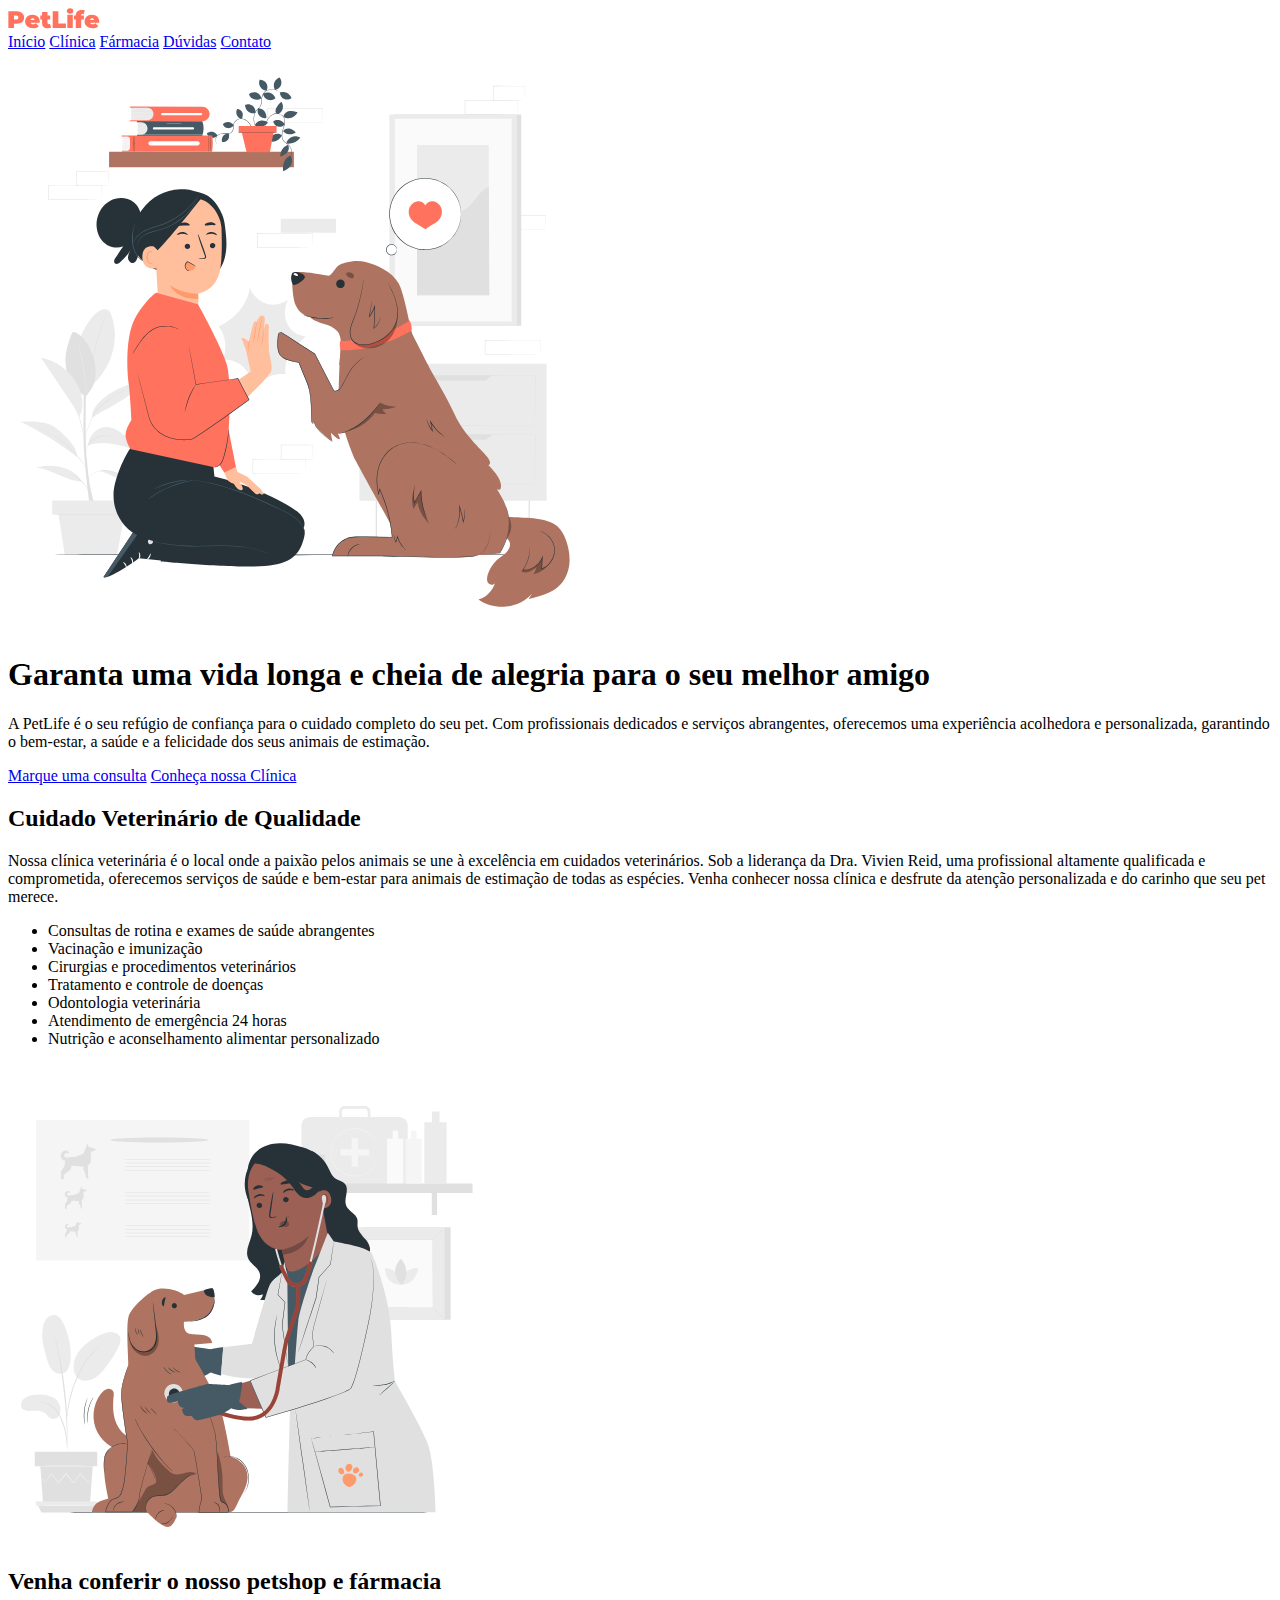
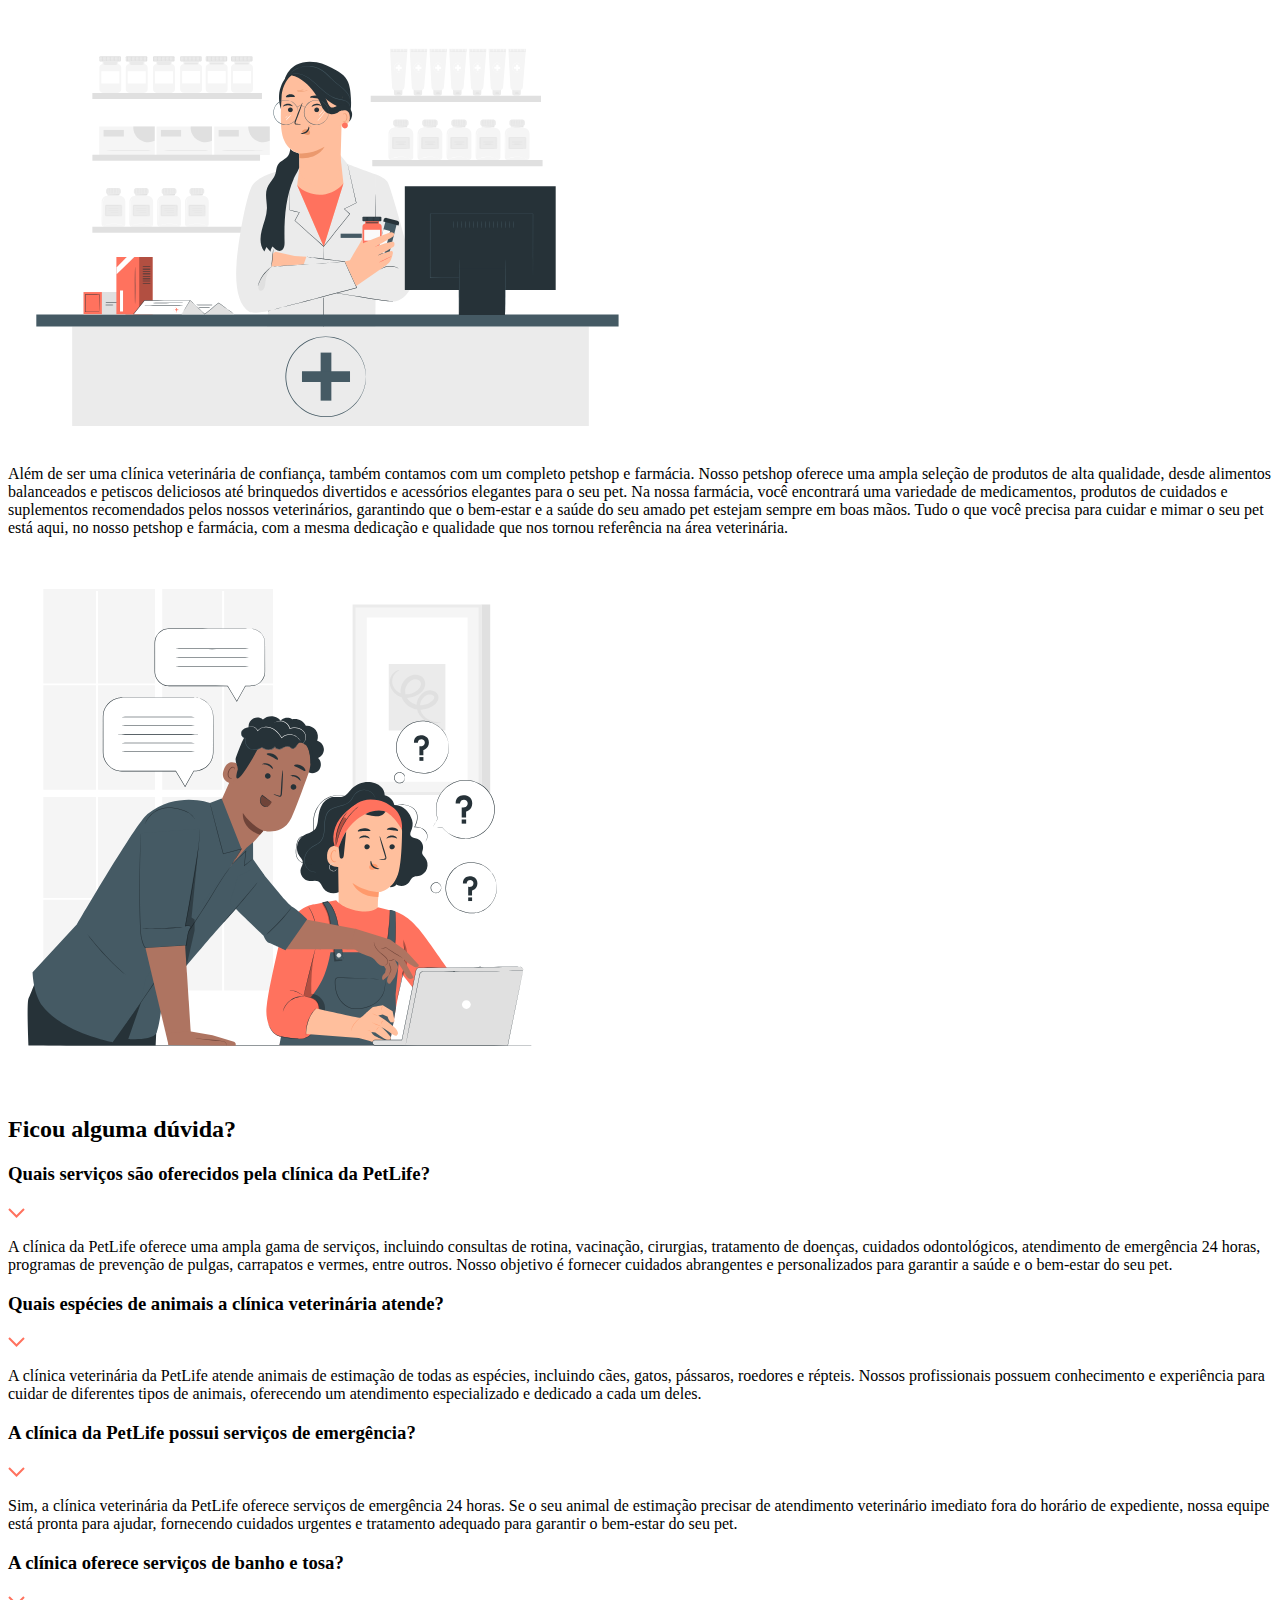
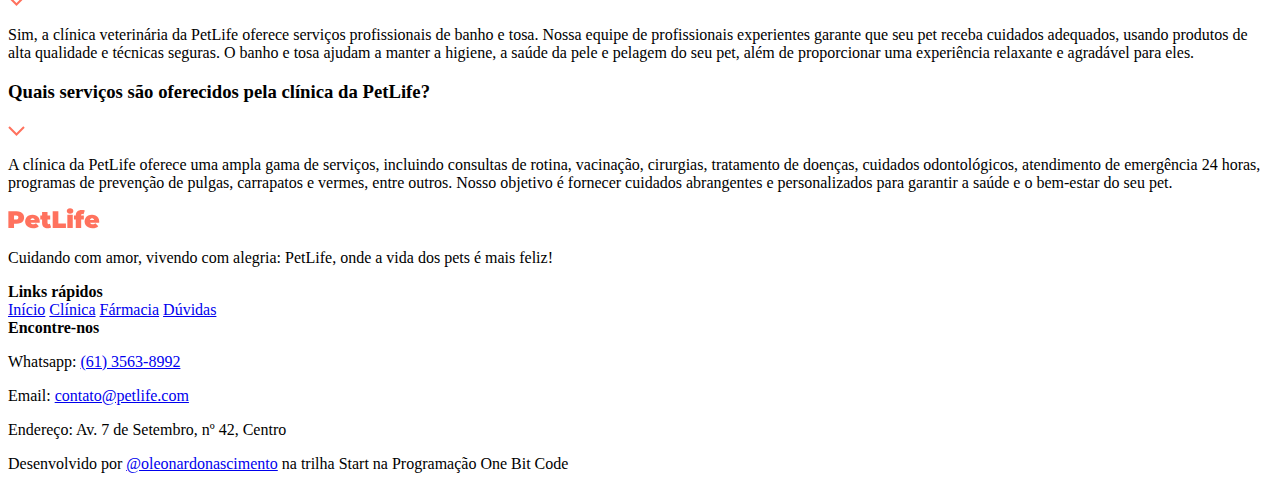
==== index.html @ 1c94c1e9 "PetLife - Html" ====
<!DOCTYPE html>
<html lang="en">
<head>
    <meta charset="UTF-8">
    <meta name="description" content="Garanta uma vida longa e cheia para o seu melhor amigo">
    <title>PetLife</title>
</head>
<body>
    <header>
        <a href="/index.html">
            <img src="images/logo.svg" loading="eager" alt="Logo da PetLife">
        </a>

        <nav>
            <a href="#inicio">Início</a>
            <a href="#clinica">Clínica</a>
            <a href="#farmacia">Fármacia</a>
            <a href="#duvidas">Dúvidas</a>
            <a href="/contato.html">Contato</a>
        </nav>
    </header>

    <main>
        <section id="inicio">
            <img src="images/start-img.svg" width="580" height="580" loading="eager" alt="Imagem de uma mulher com seu cachorro">

            <div>
                <h1>
                    Garanta uma vida longa e cheia de alegria para o seu melhor amigo
                </h1>
                <p>
                    A PetLife é o seu refúgio de confiança para o cuidado completo do seu pet. Com profissionais dedicados e serviços abrangentes, oferecemos uma experiência acolhedora e personalizada, garantindo o bem-estar, a saúde e a felicidade dos seus animais de estimação.
                </p>
                <a href="https://wa.me/556135638992" target="_blank">Marque uma consulta</a>
                <a href="#Clinica">Conheça nossa Clínica</a>
            </div>
        </section>
        <section id="clinica">
            <div>
                <h2>
                    Cuidado Veterinário de Qualidade
                </h2>

                <p>
                    Nossa clínica veterinária é o local onde a paixão pelos animais se une à excelência em cuidados veterinários. Sob a liderança da Dra. Vivien Reid, uma profissional altamente qualificada e comprometida, oferecemos serviços de saúde e bem-estar para animais de estimação de todas as espécies. Venha conhecer nossa clínica e desfrute da atenção personalizada e do carinho que seu pet merece.

                </p>
                <ul>
                    <li>
                        Consultas de rotina e exames de saúde abrangentes

                    </li>
                    <li>
                        Vacinação e imunização
                    </li>
                    <li>
                        Cirurgias e procedimentos veterinários

                    </li>
                    <li>
                        Tratamento e controle de doenças
                    </li>
                    <li>
                        Odontologia veterinária
                    </li>
                    <li>
                        Atendimento de emergência 24 horas

                    </li>
                    <li>
                        Nutrição e aconselhamento alimentar personalizado
                    </li>
                </ul>
            </div>

            <img src="images/clinic-img.svg" width="480" height="480" loading="lazy">
        </section>

        <section id="farmacia">
            <h2>Venha conferir o nosso petshop e fármacia</h2>
            <img src="images/shop-img.svg" alt="">
            <p>
                Além de ser uma clínica veterinária de confiança, também contamos com um completo petshop e farmácia. Nosso petshop oferece uma ampla seleção de produtos de alta qualidade, desde alimentos balanceados e petiscos deliciosos até brinquedos divertidos e acessórios elegantes para o seu pet. Na nossa farmácia, você encontrará uma variedade de medicamentos, produtos de cuidados e suplementos recomendados pelos nossos veterinários, garantindo que o bem-estar e a saúde do seu amado pet estejam sempre em boas mãos. Tudo o que você precisa para cuidar e mimar o seu pet está aqui, no nosso petshop e farmácia, com a mesma dedicação e qualidade que nos tornou referência na área veterinária.
            </p>
        </section>

        <section id="duvidas">
            <img src="images/faq-img.svg" width="540" height="540" loading="lazy" alt="">
            <div>
                <h2>
                    Ficou alguma dúvida?
                </h2>
                <div>
                    <h3>Quais serviços são oferecidos pela clínica da PetLife?</h3>
                    <img src="images/arrow-down.svg" alt="">
                    <p>
                        A clínica da PetLife oferece uma ampla gama de serviços, incluindo consultas de rotina, vacinação, cirurgias, tratamento de doenças, cuidados odontológicos, atendimento de emergência 24 horas, programas de prevenção de pulgas, carrapatos e vermes, entre outros. Nosso objetivo é fornecer cuidados abrangentes e personalizados para garantir a saúde e o bem-estar do seu pet.
                    </p>
                </div>
            </div>
            <div>
                <div>
                    <h3>Quais espécies de animais a clínica veterinária atende?</h3>
                    <img src="images/arrow-down.svg" alt="">
                    <p>
                        A clínica veterinária da PetLife atende animais de estimação de todas as espécies, incluindo cães, gatos,
                        pássaros, roedores e répteis. Nossos profissionais possuem conhecimento e experiência para cuidar de
                        diferentes tipos de animais, oferecendo um atendimento especializado e dedicado a cada um deles.
                    </p>
                </div>
            </div>
            <div>
                <div>
                    <h3>A clínica da PetLife possui serviços de emergência?</h3>
                    <img src="images/arrow-down.svg" alt="">
                    <p>
                        Sim, a clínica veterinária da PetLife oferece serviços de emergência 24 horas. Se o seu animal de estimação precisar de atendimento veterinário imediato fora do horário de expediente, nossa equipe está pronta para ajudar, fornecendo cuidados urgentes e tratamento adequado para garantir o bem-estar do seu pet.
                    </p>
                </div>
            </div>
            <div>
                <div>
                    <h3>A clínica oferece serviços de banho e tosa?</h3>
                    <img src="images/arrow-down.svg" alt="">
                    <p>
                        Sim, a clínica veterinária da PetLife oferece serviços profissionais de banho e tosa. Nossa equipe de profissionais experientes garante que seu pet receba cuidados adequados, usando produtos de alta qualidade e técnicas seguras. O banho e tosa ajudam a manter a higiene, a saúde da pele e pelagem do seu pet, além de proporcionar uma experiência relaxante e agradável para eles.
                    </p>
                </div>
            </div>
            <div>
                <div>
                    <h3>Quais serviços são oferecidos pela clínica da PetLife?</h3>
                    <img src="images/arrow-down.svg" alt="">
                    <p>
                        A clínica da PetLife oferece uma ampla gama de serviços, incluindo consultas de rotina, vacinação, cirurgias, tratamento de doenças, cuidados odontológicos, atendimento de emergência 24 horas, programas de prevenção de pulgas, carrapatos e vermes, entre outros. Nosso objetivo é fornecer cuidados abrangentes e personalizados para garantir a saúde e o bem-estar do seu pet.
                    </p>
                </div>
            </div>
        </section>
    </main>

    <footer>
        <div>
            <img src="images/logo.svg" alt="Logo da PetLife">
            <p>
                Cuidando com amor, vivendo com alegria: PetLife, onde a vida dos pets é mais feliz!
            </p>
        </div>
        
        <div>
            <strong>Links rápidos</strong>
            <nav>
                <a href="#inicio">Início</a>
                <a href="#clinica">Clínica</a>
                <a href="#farmacia">Fármacia</a>
                <a href="#duvidas">Dúvidas</a>
            </nav>
        </div>
        
        <div>
            <strong>
                Encontre-nos
            </strong>
            <p>
                Whatsapp: 
                <a href="https://wa.me/556135638992" target="_blank">
                    (61) 3563-8992
                </a>
            </p>
            <p>
                Email: <a href="mailto:contato@petlife.com">contato@petlife.com</a>
            </p>
            <p>
                Endereço: Av. 7 de Setembro, nº 42, Centro
            </p>
        </div>
    </footer>
    <div>
        Desenvolvido por <a href="https://github.com/oleonardonascimento" target="_blank">@oleonardonascimento</a> na trilha Start na Programação One Bit Code
    </div>
</body>
</html>
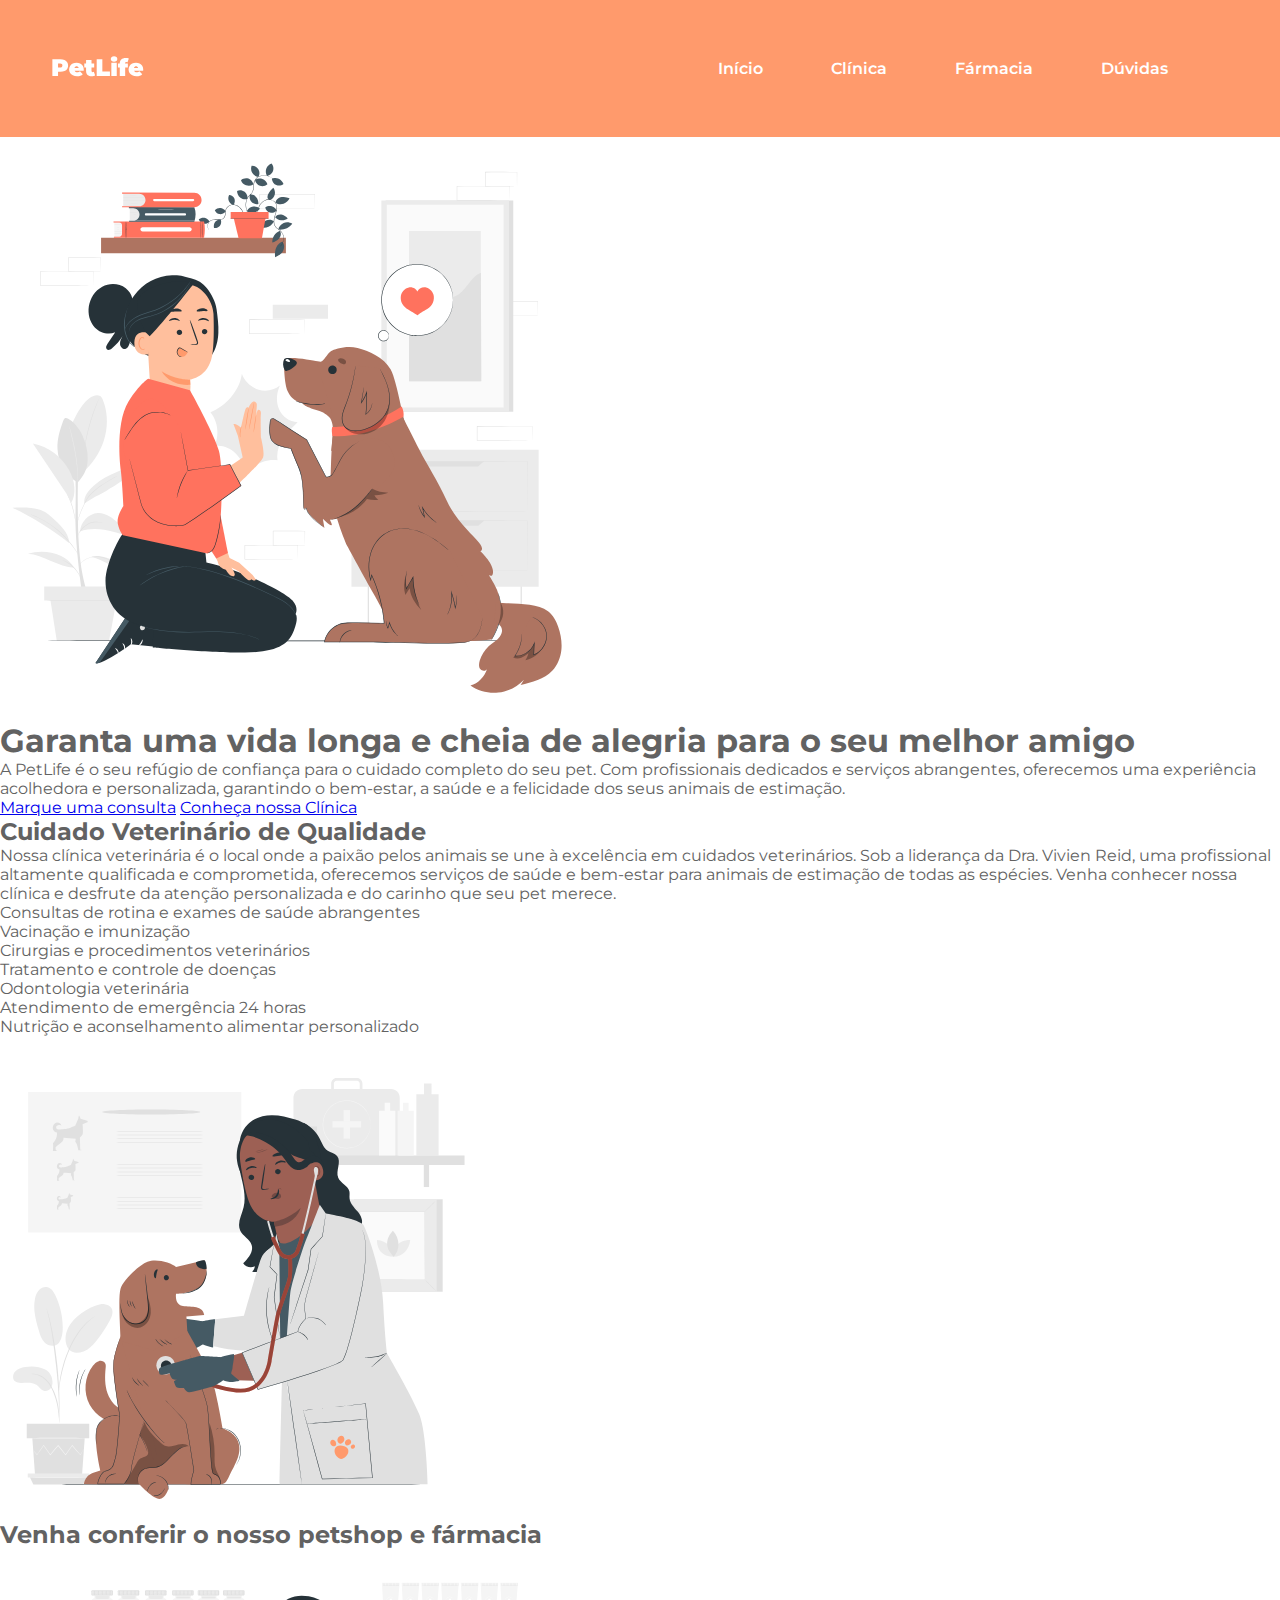
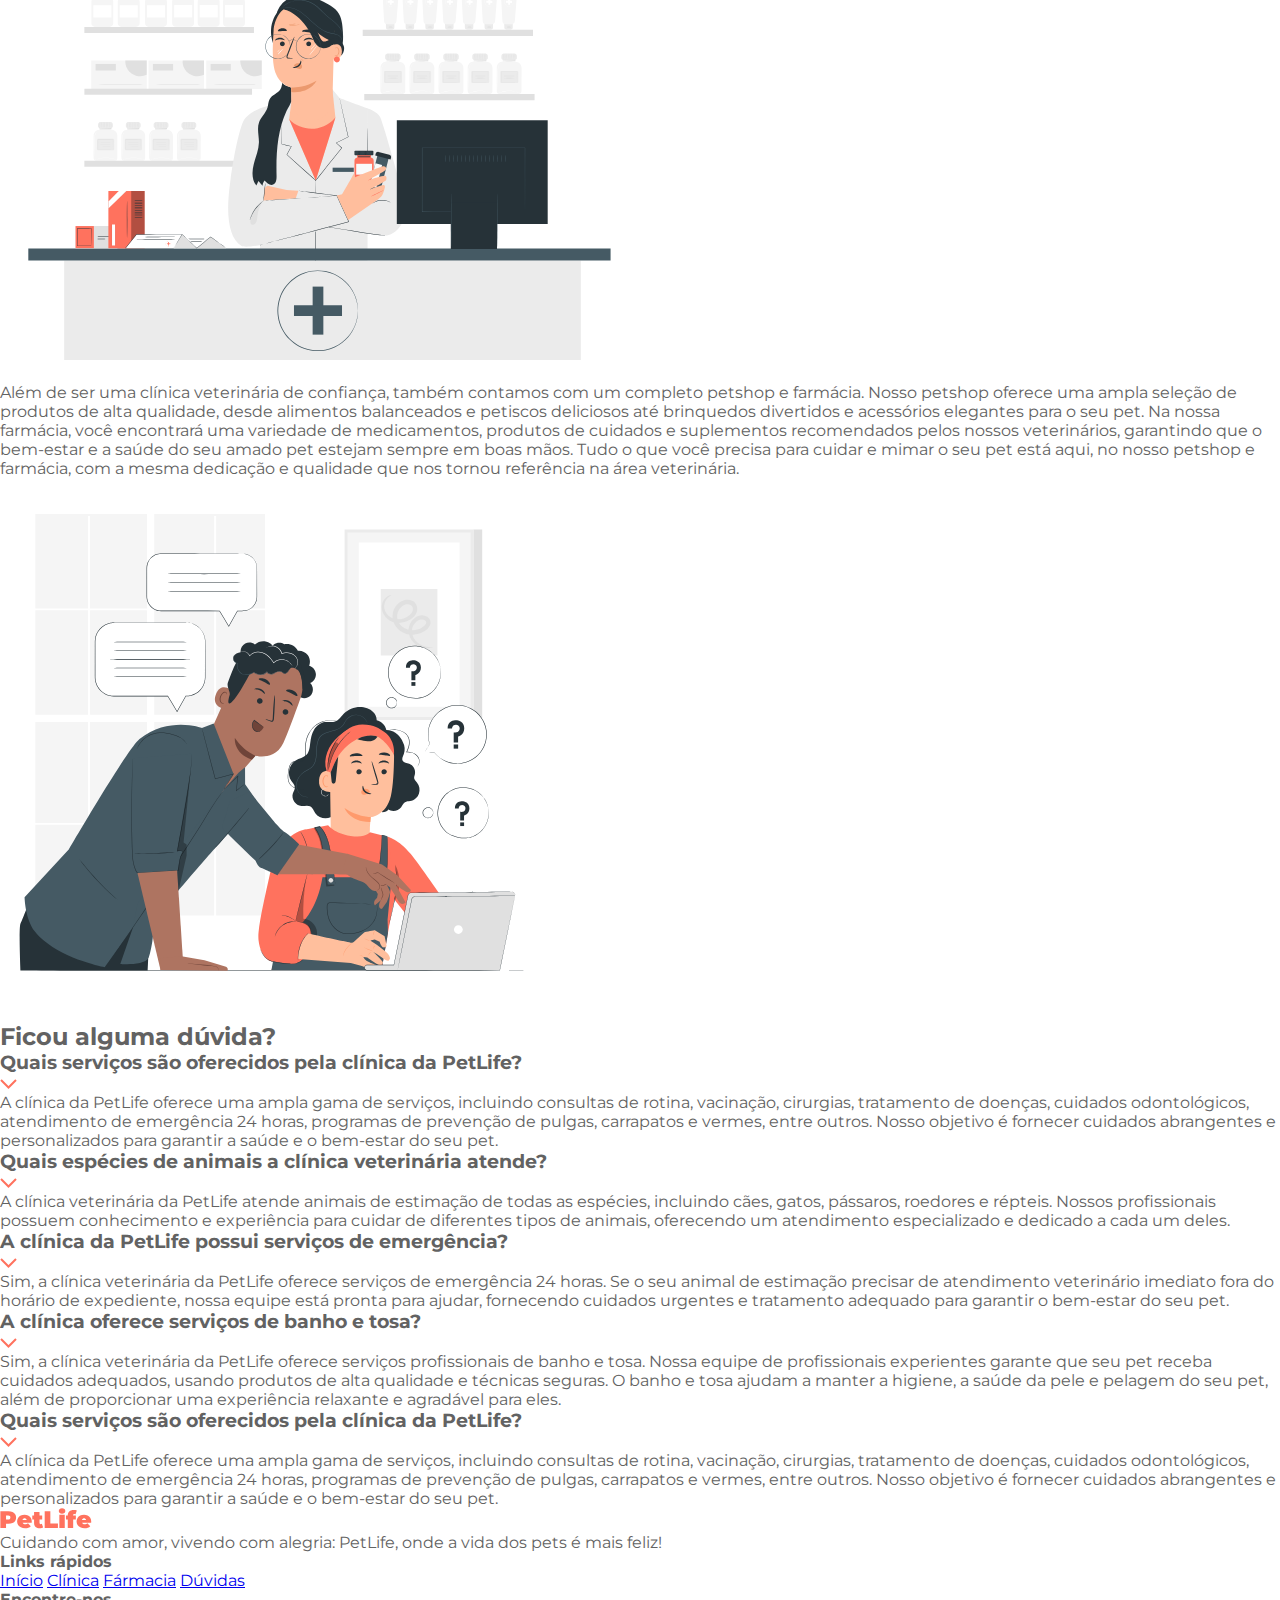
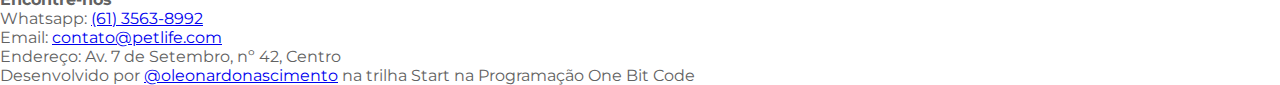
==== commit 67588b3e: "Adicionando CSS" ====
--- a/index.html
+++ b/index.html
@@ -4,11 +4,17 @@
     <meta charset="UTF-8">
     <meta name="description" content="Garanta uma vida longa e cheia para o seu melhor amigo">
     <title>PetLife</title>
+    <!-- Cascading Style Sheets -->
+    <link rel="stylesheet" href="/index.css">
+    <!-- Fonts -->
+    <link rel="preconnect" href="https://fonts.googleapis.com">
+    <link rel="preconnect" href="https://fonts.gstatic.com" crossorigin>
+    <link href="https://fonts.googleapis.com/css2?family=Montserrat:wght@400;600&display=swap" rel="stylesheet">
 </head>
 <body>
     <header>
         <a href="/index.html">
-            <img src="images/logo.svg" loading="eager" alt="Logo da PetLife">
+            <img src="images/logo-white.svg" loading="eager" alt="Logo da PetLife">
         </a>
 
         <nav>
@@ -16,7 +22,6 @@
             <a href="#clinica">Clínica</a>
             <a href="#farmacia">Fármacia</a>
             <a href="#duvidas">Dúvidas</a>
-            <a href="/contato.html">Contato</a>
         </nav>
     </header>
 
--- a/index.css
+++ b/index.css
@@ -0,0 +1,25 @@
+*{
+    box-sizing: border-box;
+    font-family: 'Montserrat', sans-serif;
+    margin: 0;
+    padding: 0;
+}
+
+body{
+    color: #626262;
+}
+
+header{
+    background-color: #ff9a6c;
+    display: flex;
+    align-items: center;
+    justify-content: space-between;
+    padding: 24px 80px 24px 20px;
+}
+
+header a{
+    color: #ffffff;
+    font-weight: 600;
+    padding: 32px;
+    text-decoration: none;
+}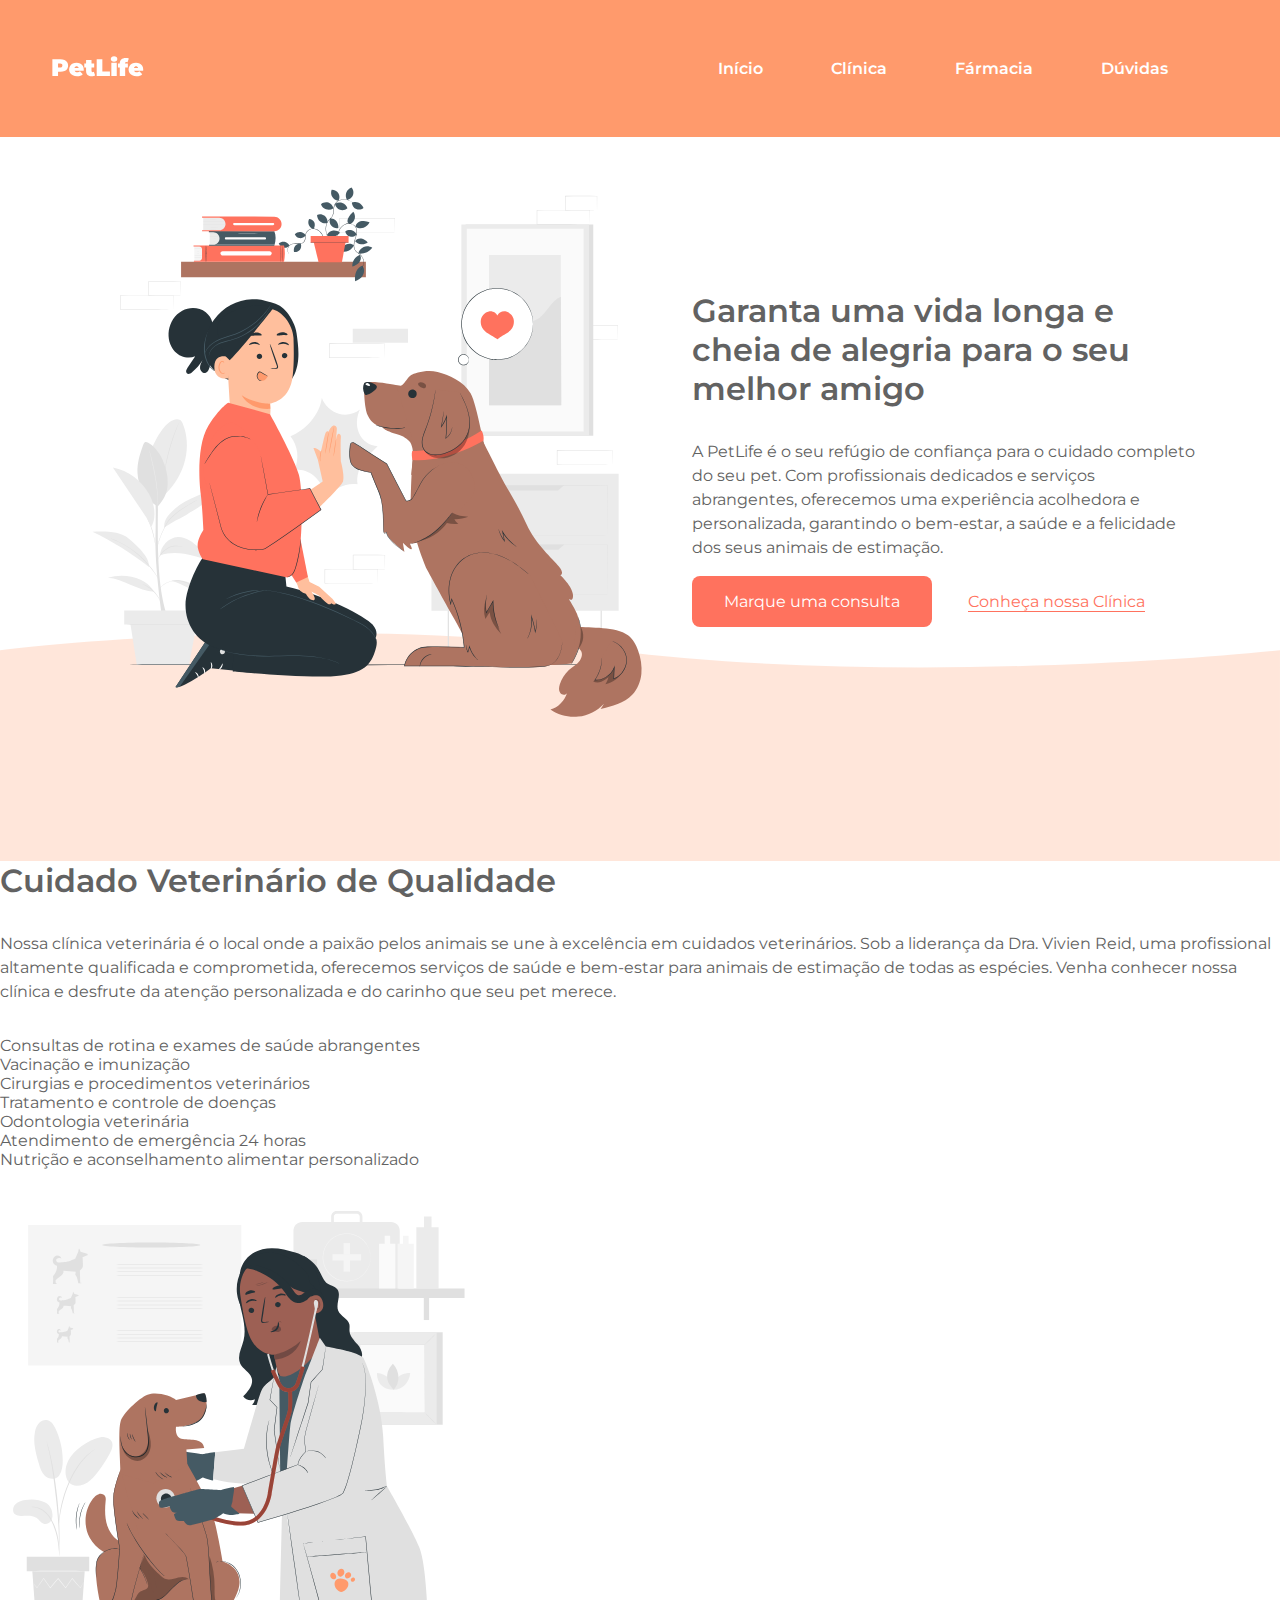
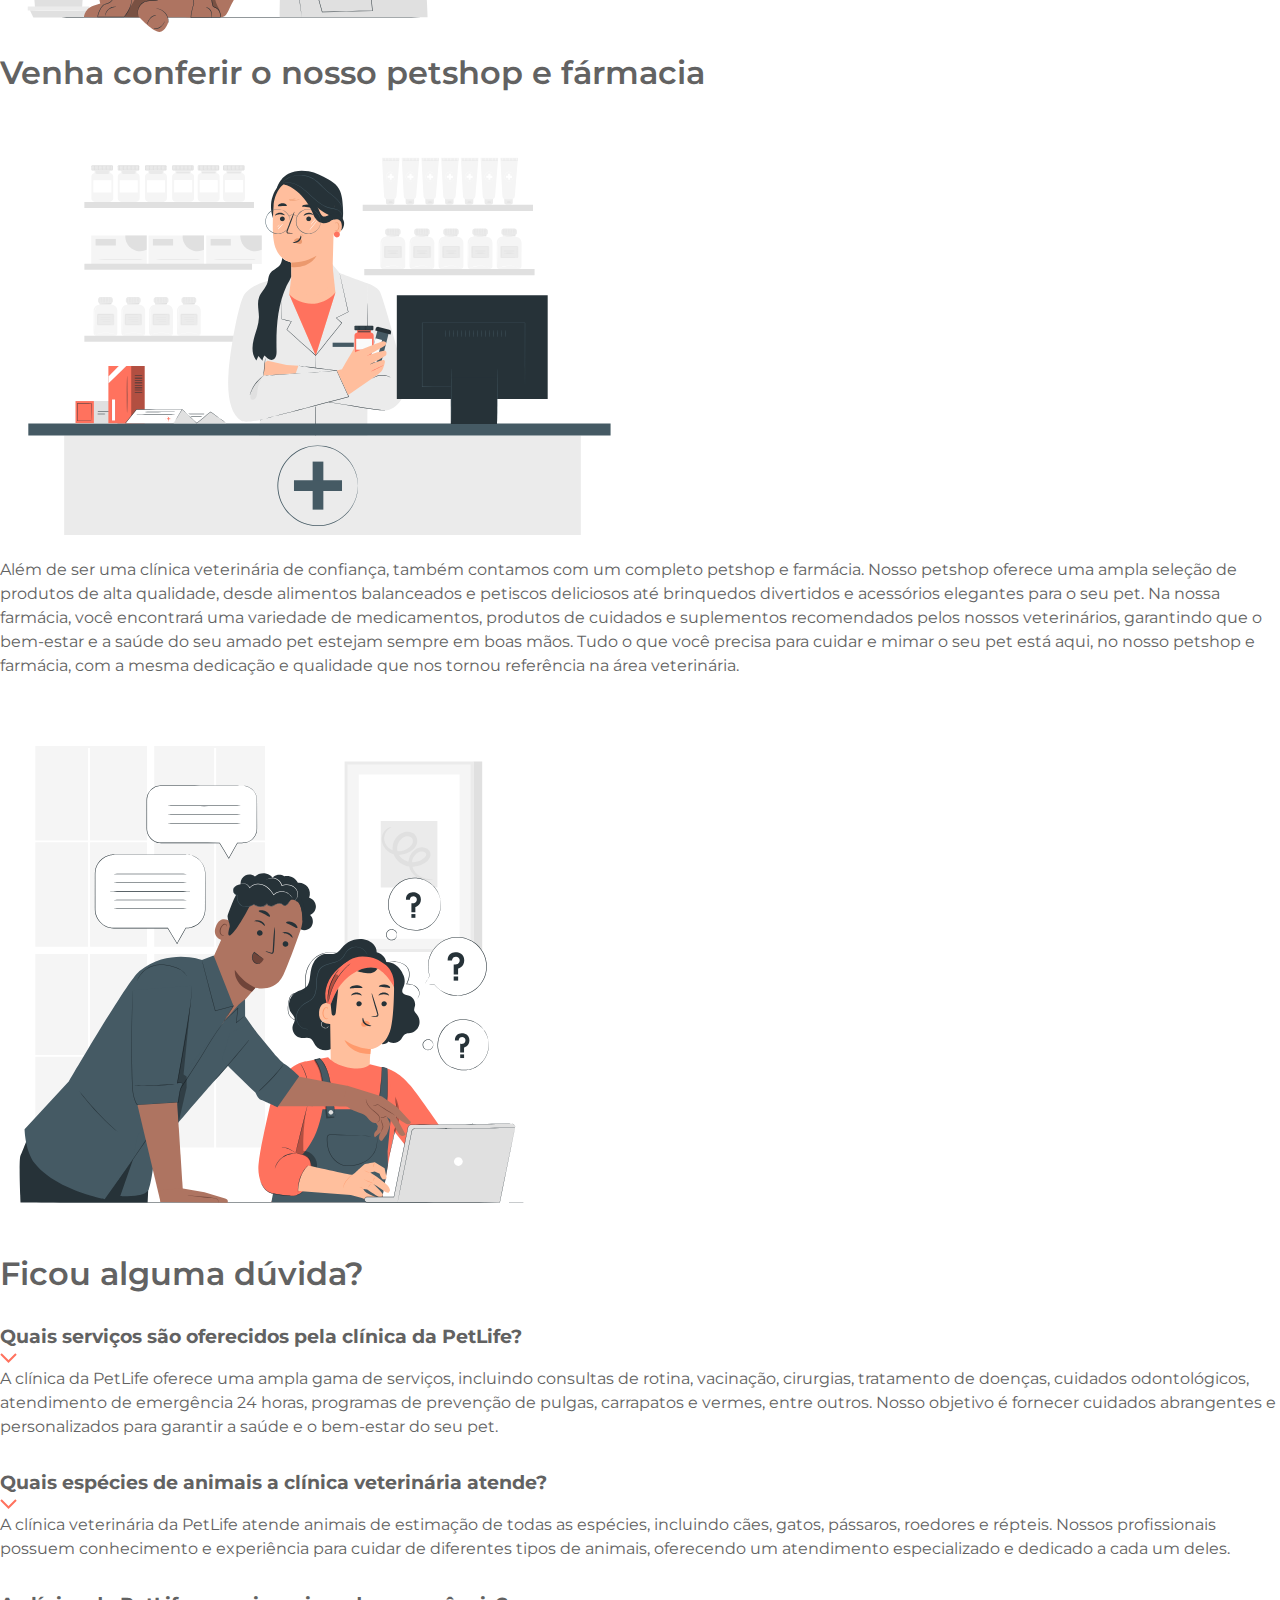
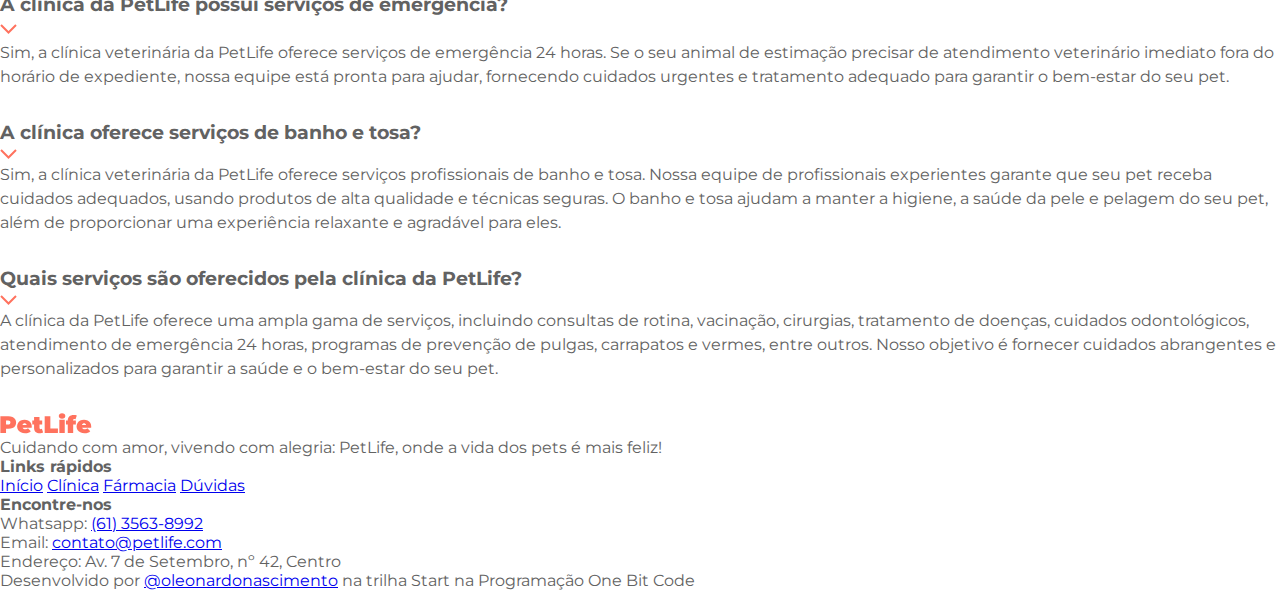
==== commit 548f01d3: "Adicionando o CSS a seção inicial" ====
--- a/index.html
+++ b/index.html
@@ -33,11 +33,13 @@
                 <h1>
                     Garanta uma vida longa e cheia de alegria para o seu melhor amigo
                 </h1>
-                <p>
+                <p class="paragrafo">
                     A PetLife é o seu refúgio de confiança para o cuidado completo do seu pet. Com profissionais dedicados e serviços abrangentes, oferecemos uma experiência acolhedora e personalizada, garantindo o bem-estar, a saúde e a felicidade dos seus animais de estimação.
                 </p>
-                <a href="https://wa.me/556135638992" target="_blank">Marque uma consulta</a>
-                <a href="#Clinica">Conheça nossa Clínica</a>
+                <a class="botao" href="https://wa.me/556135638992" target="_blank">Marque uma consulta</a>
+                <a class="botao-transparente"href="#Clinica">Conheça nossa Clínica</a>
+
+                <img class="absolute" src="images/shape.svg" alt="">
             </div>
         </section>
         <section id="clinica">
@@ -46,7 +48,7 @@
                     Cuidado Veterinário de Qualidade
                 </h2>
 
-                <p>
+                <p class="paragrafo">
                     Nossa clínica veterinária é o local onde a paixão pelos animais se une à excelência em cuidados veterinários. Sob a liderança da Dra. Vivien Reid, uma profissional altamente qualificada e comprometida, oferecemos serviços de saúde e bem-estar para animais de estimação de todas as espécies. Venha conhecer nossa clínica e desfrute da atenção personalizada e do carinho que seu pet merece.
 
                 </p>
@@ -84,7 +86,7 @@
         <section id="farmacia">
             <h2>Venha conferir o nosso petshop e fármacia</h2>
             <img src="images/shop-img.svg" alt="">
-            <p>
+            <p class="paragrafo">
                 Além de ser uma clínica veterinária de confiança, também contamos com um completo petshop e farmácia. Nosso petshop oferece uma ampla seleção de produtos de alta qualidade, desde alimentos balanceados e petiscos deliciosos até brinquedos divertidos e acessórios elegantes para o seu pet. Na nossa farmácia, você encontrará uma variedade de medicamentos, produtos de cuidados e suplementos recomendados pelos nossos veterinários, garantindo que o bem-estar e a saúde do seu amado pet estejam sempre em boas mãos. Tudo o que você precisa para cuidar e mimar o seu pet está aqui, no nosso petshop e farmácia, com a mesma dedicação e qualidade que nos tornou referência na área veterinária.
             </p>
         </section>
@@ -98,7 +100,7 @@
                 <div>
                     <h3>Quais serviços são oferecidos pela clínica da PetLife?</h3>
                     <img src="images/arrow-down.svg" alt="">
-                    <p>
+                    <p class="paragrafo">
                         A clínica da PetLife oferece uma ampla gama de serviços, incluindo consultas de rotina, vacinação, cirurgias, tratamento de doenças, cuidados odontológicos, atendimento de emergência 24 horas, programas de prevenção de pulgas, carrapatos e vermes, entre outros. Nosso objetivo é fornecer cuidados abrangentes e personalizados para garantir a saúde e o bem-estar do seu pet.
                     </p>
                 </div>
@@ -107,7 +109,7 @@
                 <div>
                     <h3>Quais espécies de animais a clínica veterinária atende?</h3>
                     <img src="images/arrow-down.svg" alt="">
-                    <p>
+                    <p class="paragrafo">
                         A clínica veterinária da PetLife atende animais de estimação de todas as espécies, incluindo cães, gatos,
                         pássaros, roedores e répteis. Nossos profissionais possuem conhecimento e experiência para cuidar de
                         diferentes tipos de animais, oferecendo um atendimento especializado e dedicado a cada um deles.
@@ -115,7 +117,7 @@
                 </div>
             </div>
             <div>
-                <div>
+                <div class="paragrafo">
                     <h3>A clínica da PetLife possui serviços de emergência?</h3>
                     <img src="images/arrow-down.svg" alt="">
                     <p>
@@ -127,7 +129,7 @@
                 <div>
                     <h3>A clínica oferece serviços de banho e tosa?</h3>
                     <img src="images/arrow-down.svg" alt="">
-                    <p>
+                    <p class="paragrafo">
                         Sim, a clínica veterinária da PetLife oferece serviços profissionais de banho e tosa. Nossa equipe de profissionais experientes garante que seu pet receba cuidados adequados, usando produtos de alta qualidade e técnicas seguras. O banho e tosa ajudam a manter a higiene, a saúde da pele e pelagem do seu pet, além de proporcionar uma experiência relaxante e agradável para eles.
                     </p>
                 </div>
@@ -136,7 +138,7 @@
                 <div>
                     <h3>Quais serviços são oferecidos pela clínica da PetLife?</h3>
                     <img src="images/arrow-down.svg" alt="">
-                    <p>
+                    <p class="paragrafo">
                         A clínica da PetLife oferece uma ampla gama de serviços, incluindo consultas de rotina, vacinação, cirurgias, tratamento de doenças, cuidados odontológicos, atendimento de emergência 24 horas, programas de prevenção de pulgas, carrapatos e vermes, entre outros. Nosso objetivo é fornecer cuidados abrangentes e personalizados para garantir a saúde e o bem-estar do seu pet.
                     </p>
                 </div>
--- a/index.css
+++ b/index.css
@@ -22,4 +22,47 @@
     font-weight: 600;
     padding: 32px;
     text-decoration: none;
+}
+
+#inicio {
+    display: flex;
+    align-items: center;
+    gap: 32px;
+    padding: 24px 80px 120px 80px;
+    position: relative;
+}
+
+h1, h2 {
+    font-weight: 600;
+    font-size: 32px;
+    margin-bottom: 32px;
+}
+
+.paragrafo {
+    line-height: 150%;
+    margin-bottom: 32px;
+
+}
+
+.botao {
+    background-color: #ff725e;
+    padding: 16px 32px;
+    color: #ffffff;
+    text-decoration: none;
+    border-radius: 8px;
+}
+
+.botao-transparente {
+    background-color: transparent;
+    color: #ff725e;
+    padding: 16px 32px;
+    text-underline-offset: 4px;
+}
+
+.absolute {
+    position: absolute;
+    bottom: 0;
+    left: 0;
+    width: 100%;
+    z-index: -10;
 }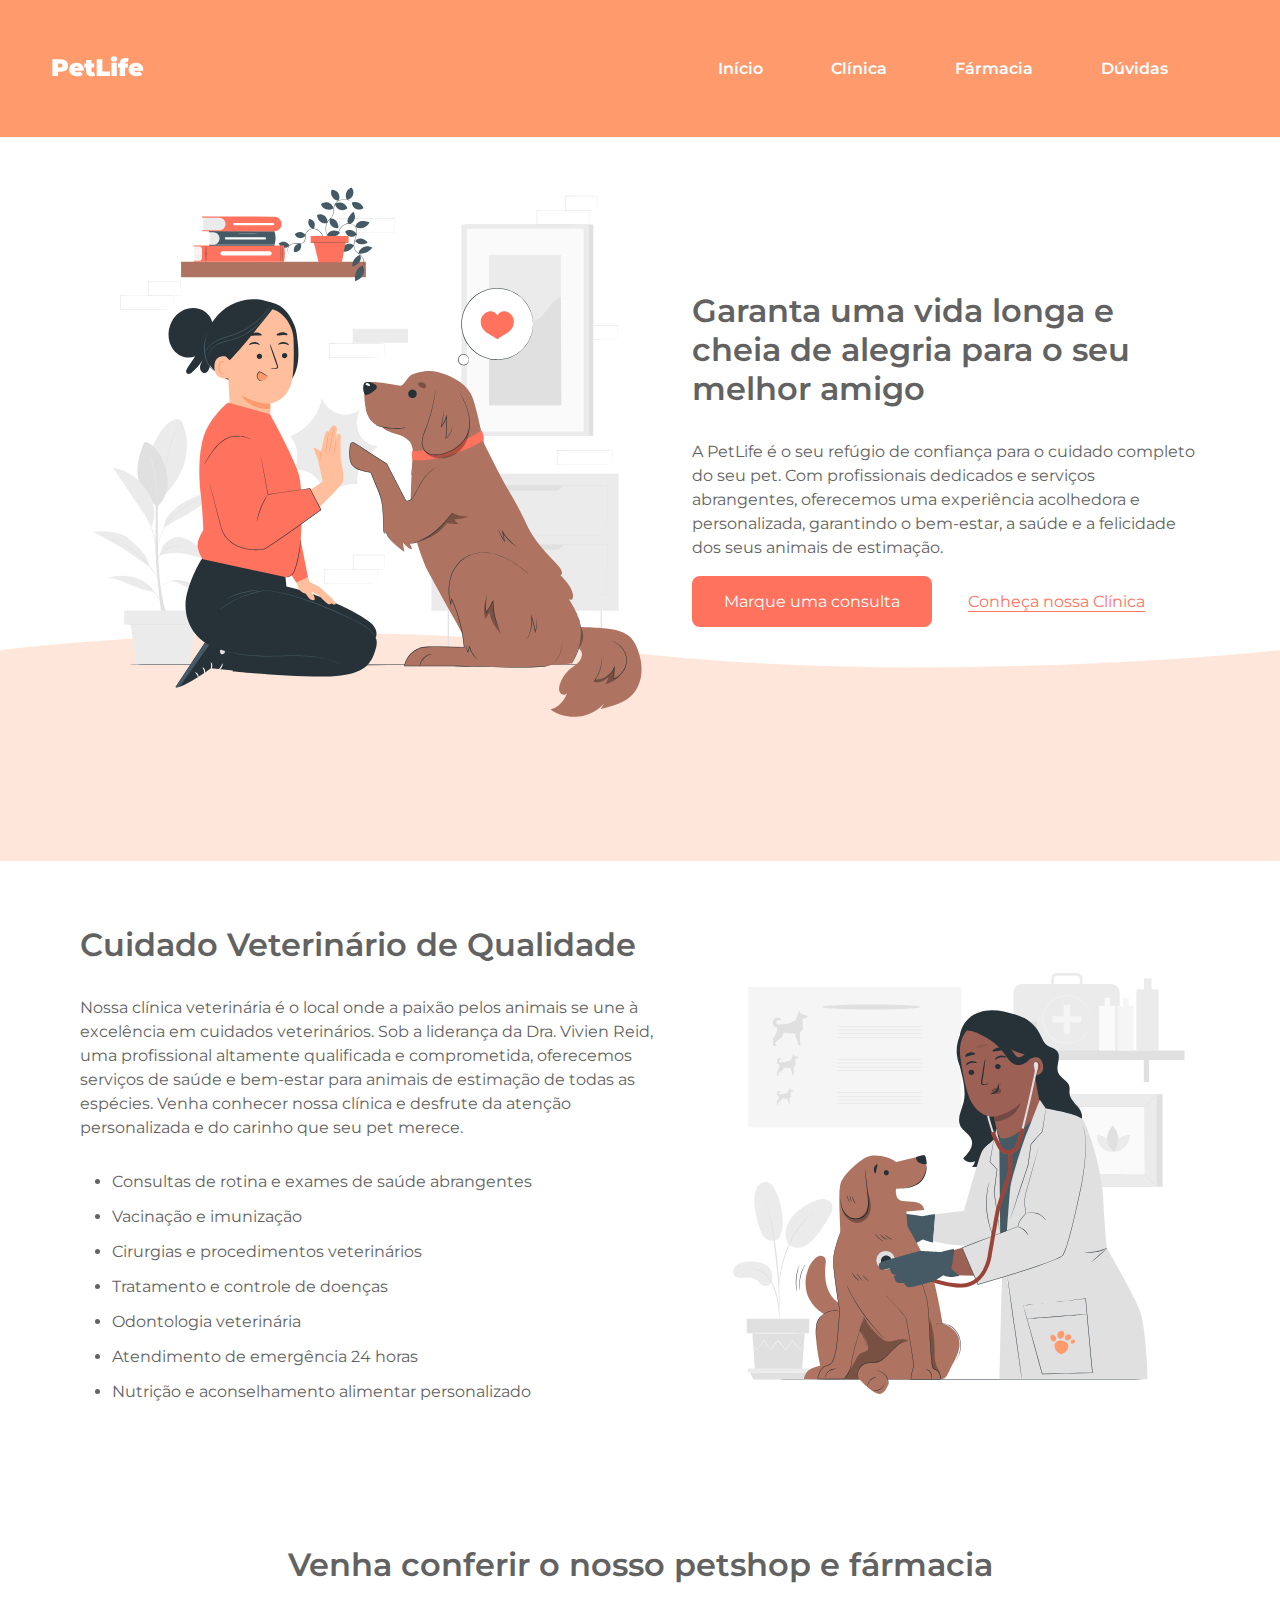
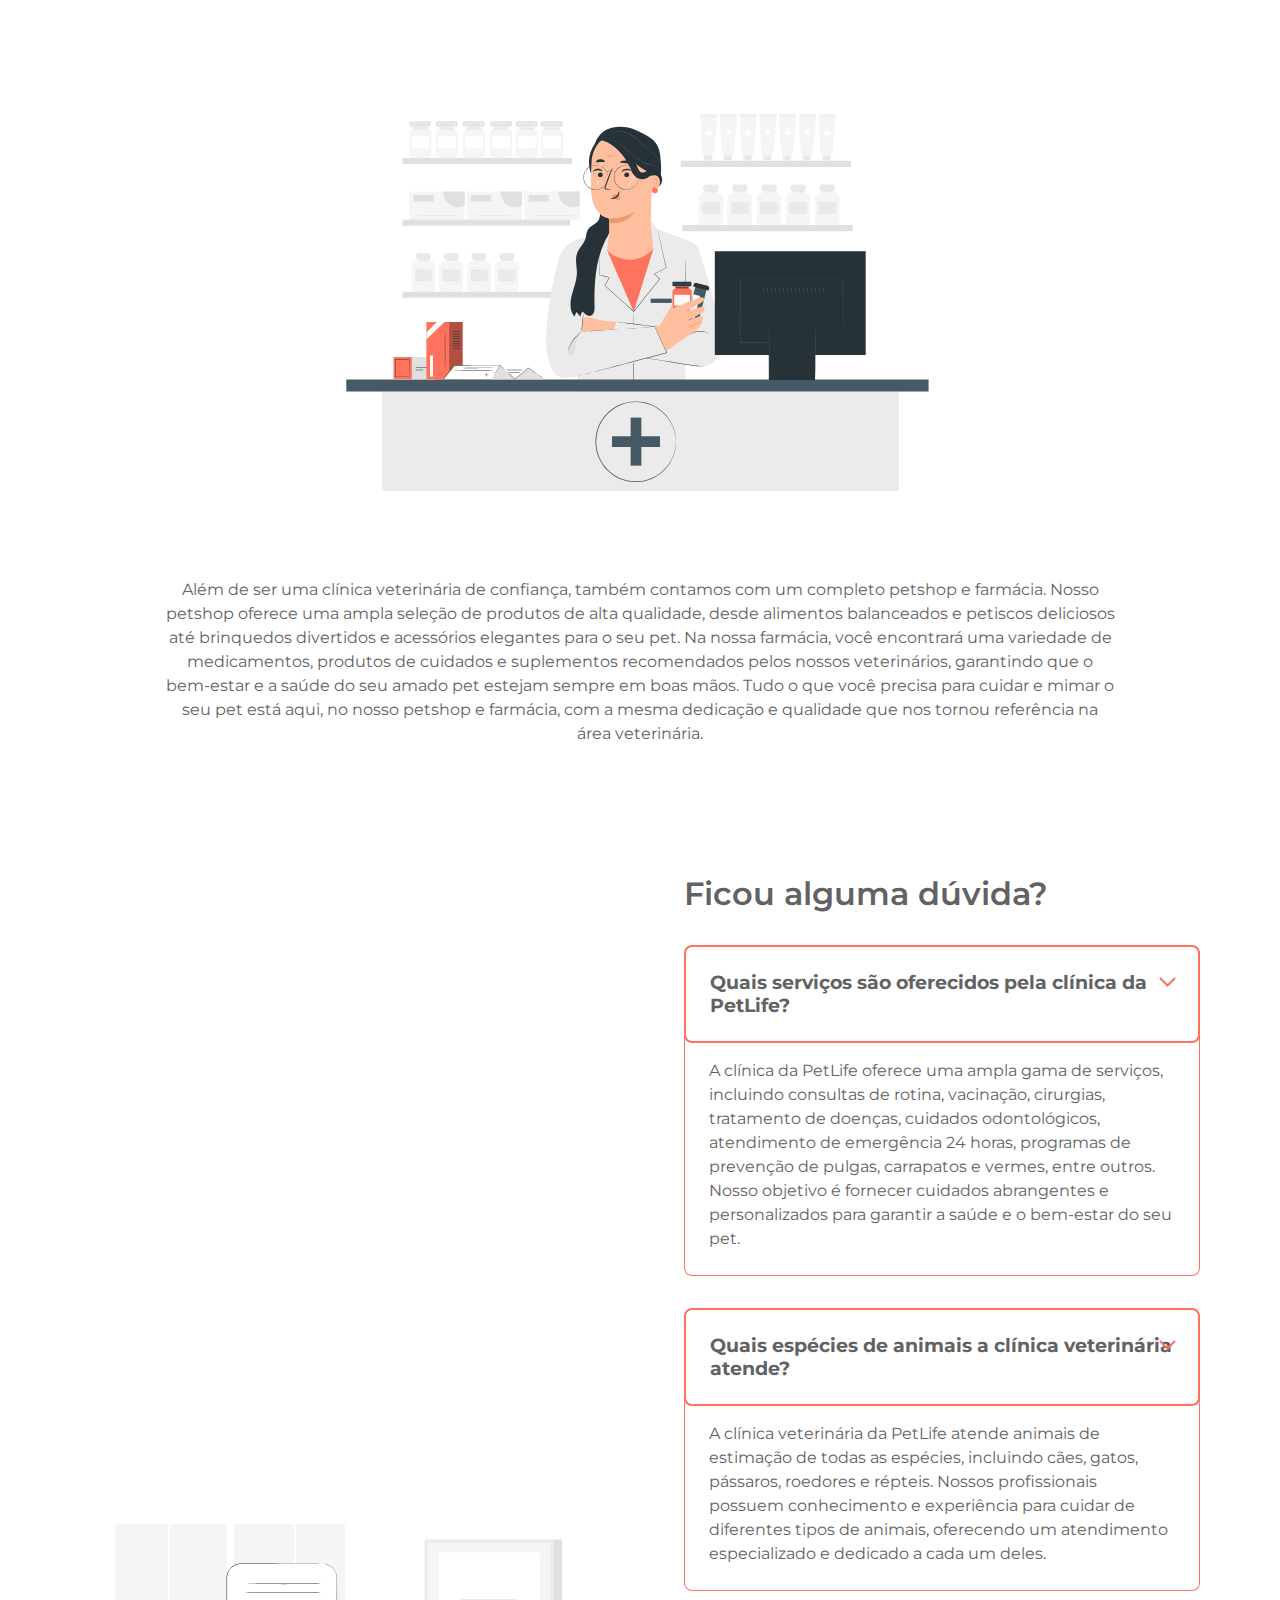
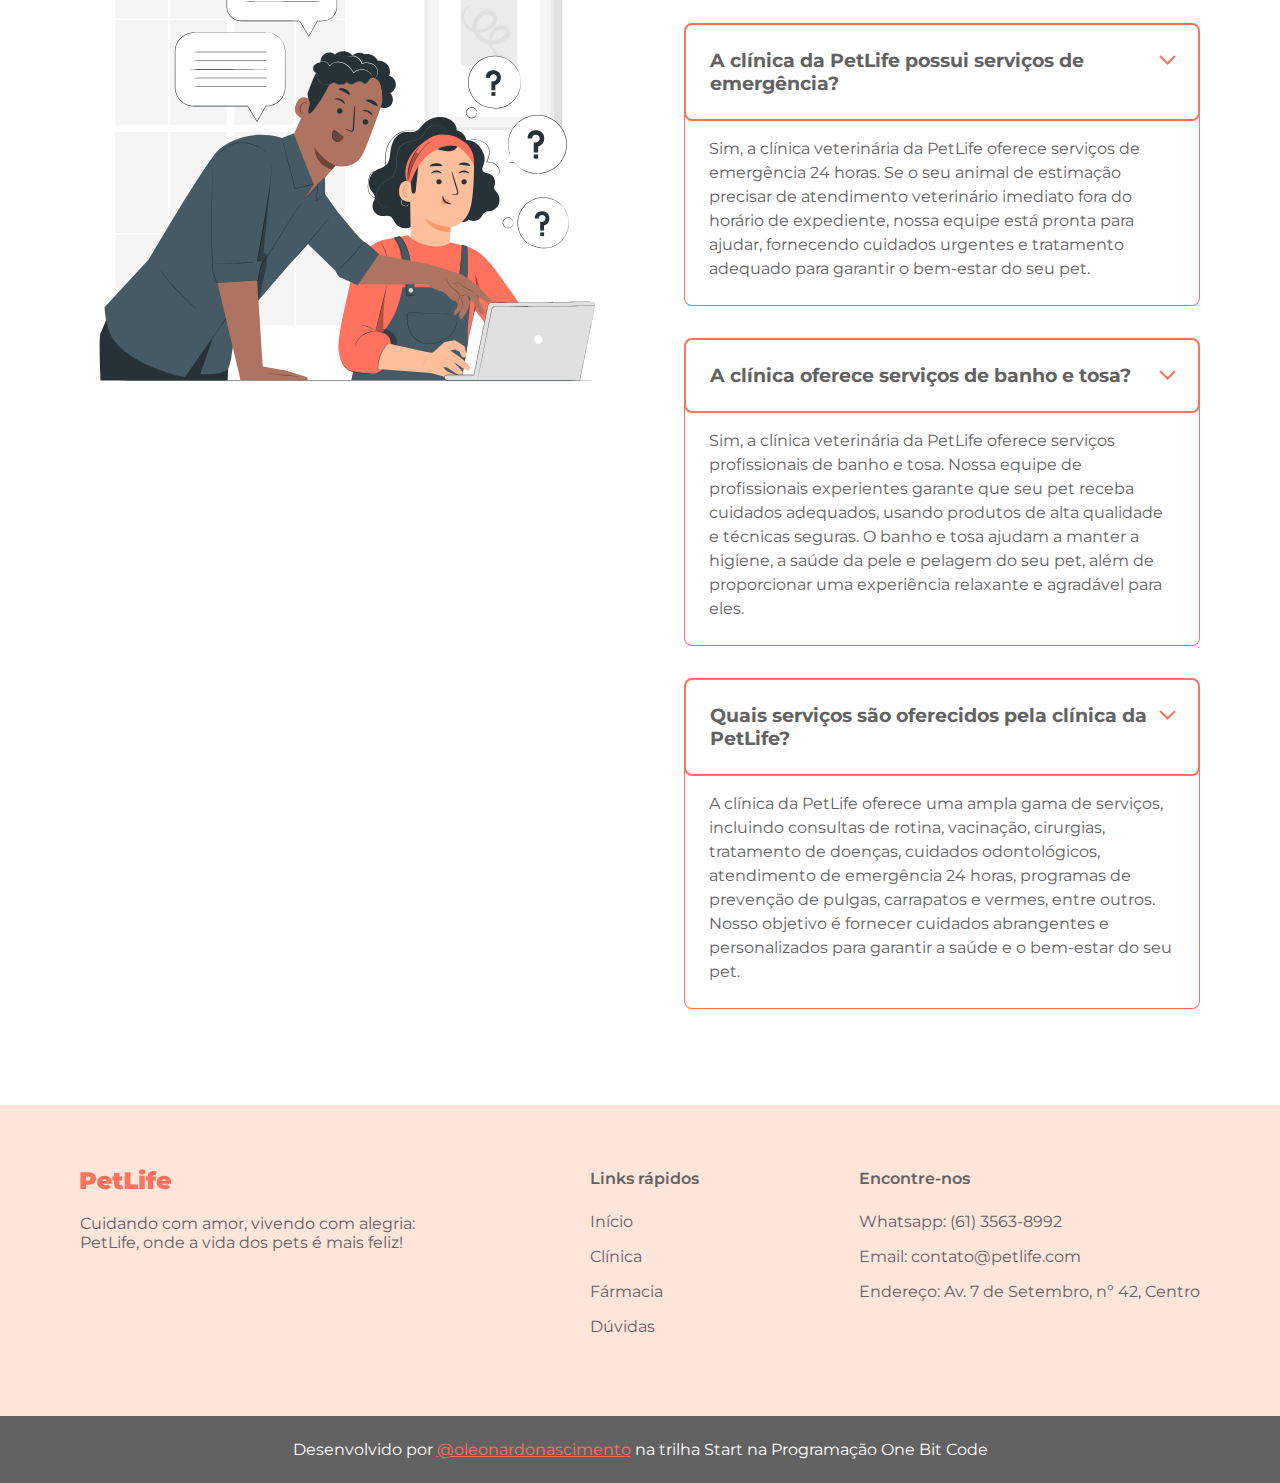
==== commit 82cac2de: "Concluindo CSS" ====
--- a/index.html
+++ b/index.html
@@ -97,16 +97,15 @@
                 <h2>
                     Ficou alguma dúvida?
                 </h2>
-                <div>
+                <div class="duvida">
                     <h3>Quais serviços são oferecidos pela clínica da PetLife?</h3>
                     <img src="images/arrow-down.svg" alt="">
                     <p class="paragrafo">
                         A clínica da PetLife oferece uma ampla gama de serviços, incluindo consultas de rotina, vacinação, cirurgias, tratamento de doenças, cuidados odontológicos, atendimento de emergência 24 horas, programas de prevenção de pulgas, carrapatos e vermes, entre outros. Nosso objetivo é fornecer cuidados abrangentes e personalizados para garantir a saúde e o bem-estar do seu pet.
                     </p>
                 </div>
-            </div>
-            <div>
-                <div>
+
+                <div class="duvida">
                     <h3>Quais espécies de animais a clínica veterinária atende?</h3>
                     <img src="images/arrow-down.svg" alt="">
                     <p class="paragrafo">
@@ -115,27 +114,24 @@
                         diferentes tipos de animais, oferecendo um atendimento especializado e dedicado a cada um deles.
                     </p>
                 </div>
-            </div>
-            <div>
-                <div class="paragrafo">
+
+                <div class="duvida">
                     <h3>A clínica da PetLife possui serviços de emergência?</h3>
                     <img src="images/arrow-down.svg" alt="">
-                    <p>
+                    <p class="paragrafo">
                         Sim, a clínica veterinária da PetLife oferece serviços de emergência 24 horas. Se o seu animal de estimação precisar de atendimento veterinário imediato fora do horário de expediente, nossa equipe está pronta para ajudar, fornecendo cuidados urgentes e tratamento adequado para garantir o bem-estar do seu pet.
                     </p>
                 </div>
-            </div>
-            <div>
-                <div>
+
+                <div class="duvida">
                     <h3>A clínica oferece serviços de banho e tosa?</h3>
                     <img src="images/arrow-down.svg" alt="">
                     <p class="paragrafo">
                         Sim, a clínica veterinária da PetLife oferece serviços profissionais de banho e tosa. Nossa equipe de profissionais experientes garante que seu pet receba cuidados adequados, usando produtos de alta qualidade e técnicas seguras. O banho e tosa ajudam a manter a higiene, a saúde da pele e pelagem do seu pet, além de proporcionar uma experiência relaxante e agradável para eles.
                     </p>
                 </div>
-            </div>
-            <div>
-                <div>
+                
+                <div class="duvida">
                     <h3>Quais serviços são oferecidos pela clínica da PetLife?</h3>
                     <img src="images/arrow-down.svg" alt="">
                     <p class="paragrafo">
@@ -155,7 +151,7 @@
         </div>
         
         <div>
-            <strong>Links rápidos</strong>
+            <strong class="titulo">Links rápidos</strong>
             <nav>
                 <a href="#inicio">Início</a>
                 <a href="#clinica">Clínica</a>
@@ -165,7 +161,7 @@
         </div>
         
         <div>
-            <strong>
+            <strong class="titulo">
                 Encontre-nos
             </strong>
             <p>
@@ -182,7 +178,7 @@
             </p>
         </div>
     </footer>
-    <div>
+    <div id="copyright">
         Desenvolvido por <a href="https://github.com/oleonardonascimento" target="_blank">@oleonardonascimento</a> na trilha Start na Programação One Bit Code
     </div>
 </body>
--- a/index.css
+++ b/index.css
@@ -65,4 +65,105 @@
     left: 0;
     width: 100%;
     z-index: -10;
+}
+
+#clinica {
+    display: flex;
+    align-items: center;
+    gap: 64px;
+    padding: 64px 80px;
+}
+
+#clinica li{
+    margin: 0px 0px 16px 32px;
+}
+
+#farmacia {
+    padding: 64px 80px;
+    text-align: center;
+}
+
+#farmacia img {
+    margin: 64px auto;
+}
+
+#farmacia .paragrafo{
+    max-width:  950px;
+    margin: 0 auto;
+}
+
+#duvidas {
+    display: flex;
+    align-items: center;
+    gap: 64px;
+    padding: 64px 80px;
+}
+
+.duvida {
+    position: relative;
+}
+
+.duvida h3{
+    border: 2px solid #ff725e;
+    border-radius: 8px;
+    cursor: pointer;
+    padding: 24px;
+}
+
+.duvida img{
+    position: absolute;
+    top: 32px;
+    right: 24px;
+}
+
+.duvida .paragrafo {
+    border-right: 1px solid #ff725e;
+    border-bottom: 1px solid #ff725e;
+    border-left: 1px solid #ff725e;
+    border-radius: 0 0 8px 8px;
+    margin-top: -8px;
+    padding: 24px;
+}
+
+footer {
+    background-color: rgba(255, 152, 108, 0.25);
+    display: flex;
+    justify-content: space-between;
+    gap: 80px;
+    padding: 64px 80px;
+}
+
+footer img,
+footer .titulo {
+    display: block;
+    font-weight: 600;
+    margin-bottom: 24px;
+}
+
+footer nav a{
+    color: #626262;
+    display: block;
+    margin-bottom: 16px;
+    text-decoration: none;
+}
+
+footer p {
+    margin-bottom: 16px;
+    max-width: 350px;
+}
+
+footer p a {
+    color: #626262;
+    text-decoration: none;
+}
+
+#copyright {
+    background-color: #626262;
+    color: #ffffff;
+    padding: 24px;
+    text-align: center;
+}
+
+#copyright a{
+    color: #ff725e;
 }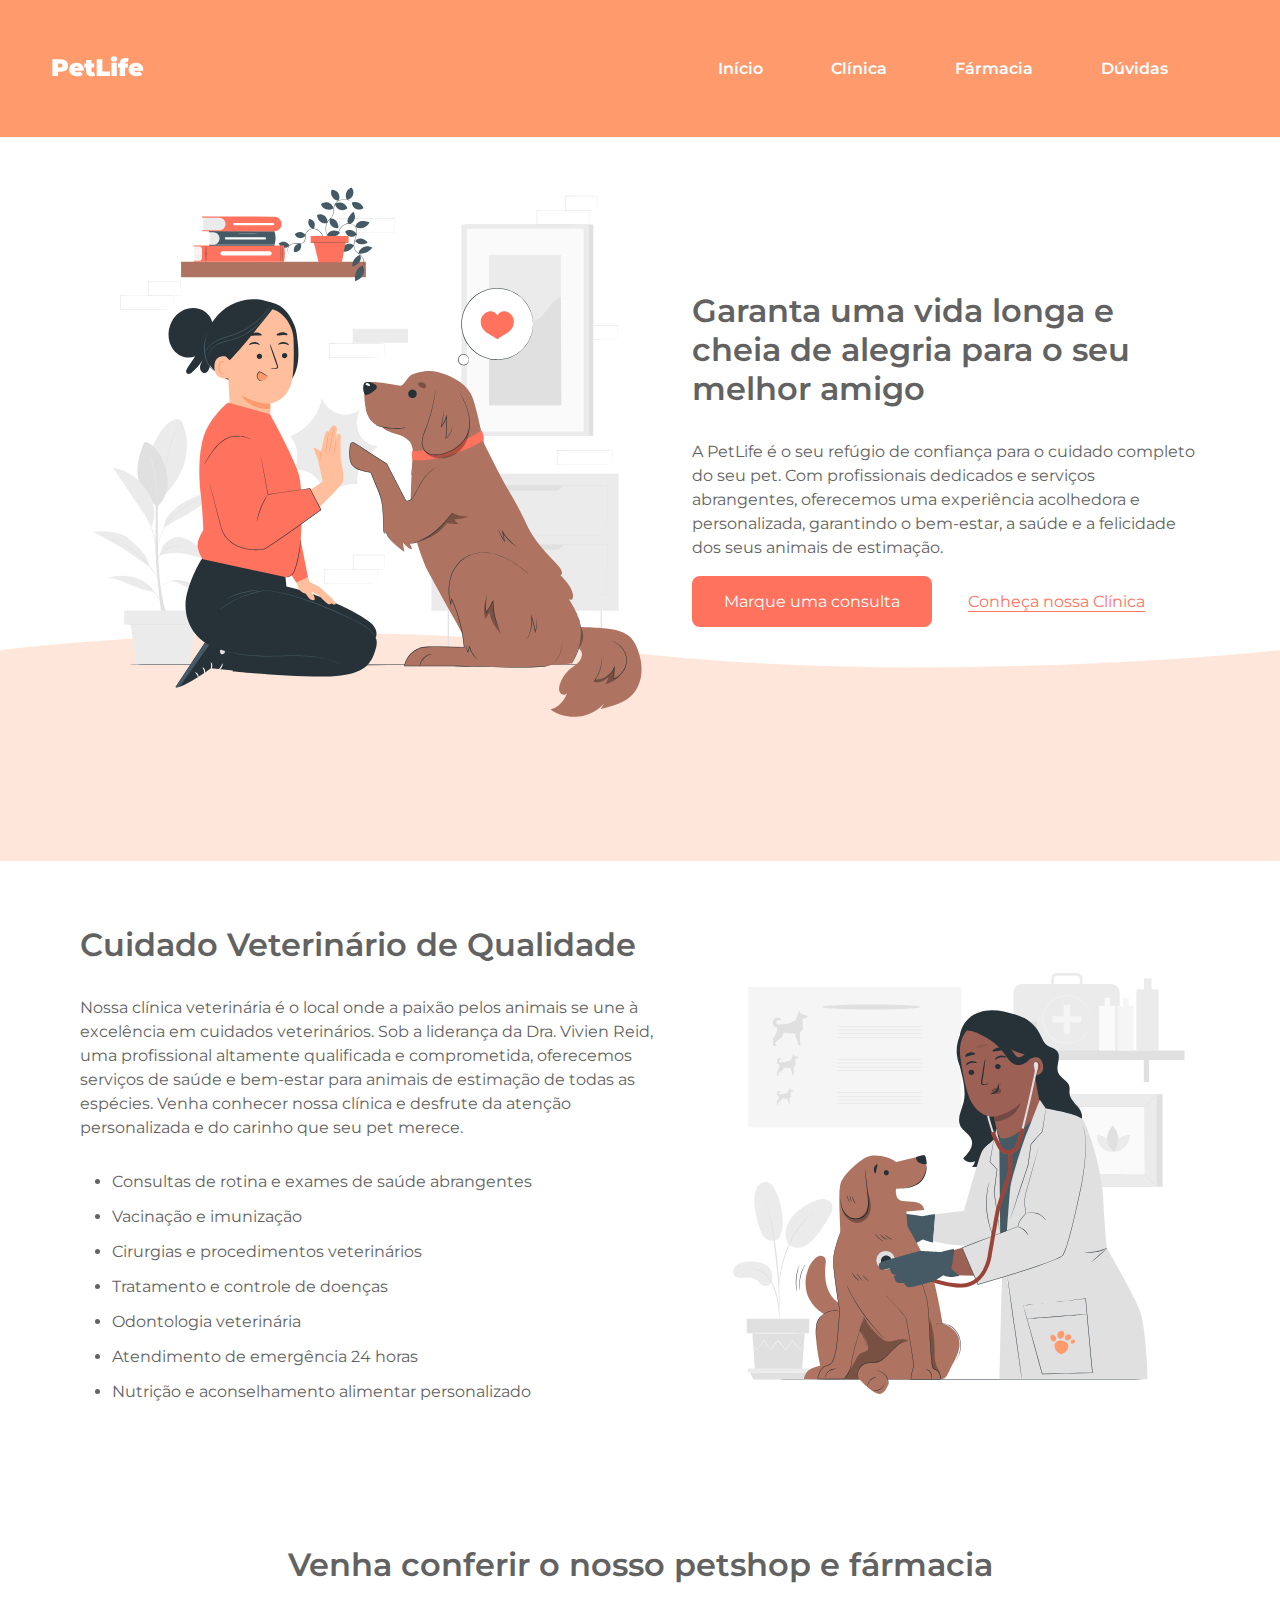
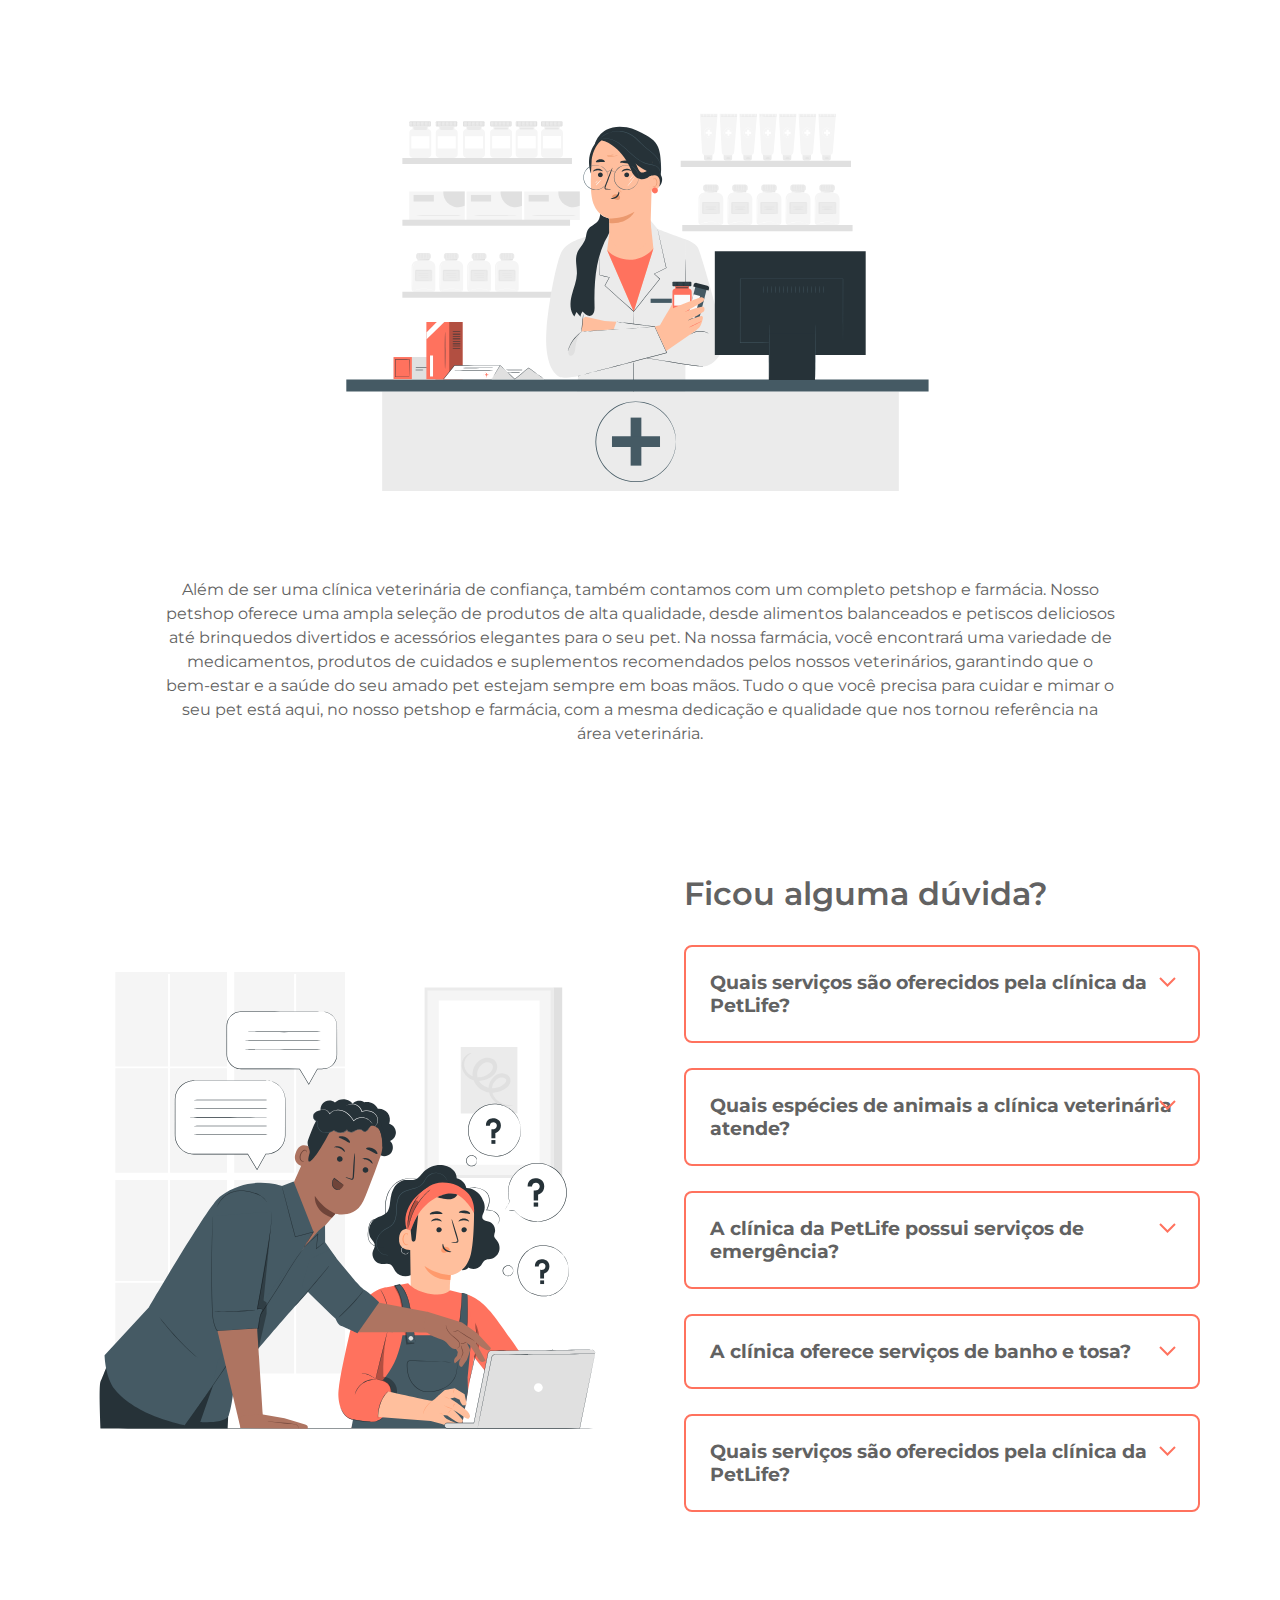
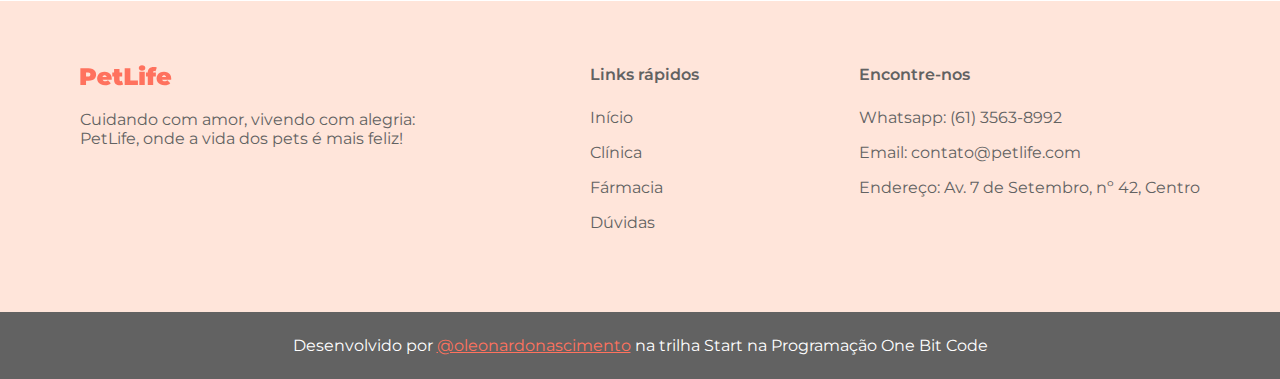
==== commit d9410eba: "Adicionando Js" ====
--- a/index.html
+++ b/index.html
@@ -181,5 +181,9 @@
     <div id="copyright">
         Desenvolvido por <a href="https://github.com/oleonardonascimento" target="_blank">@oleonardonascimento</a> na trilha Start na Programação One Bit Code
     </div>
+
+    <script src="index.js">
+
+    </script>
 </body>
 </html>--- a/index.css
+++ b/index.css
@@ -122,6 +122,16 @@
     border-left: 1px solid #ff725e;
     border-radius: 0 0 8px 8px;
     margin-top: -8px;
+    padding: 0px 24px;
+    height: 0;
+    opacity: 0;
+    overflow: hidden;
+    transition: .3s;
+}
+
+.duvida.ativa .paragrafo {
+    height: fit-content;
+    opacity: 1;
     padding: 24px;
 }
 
